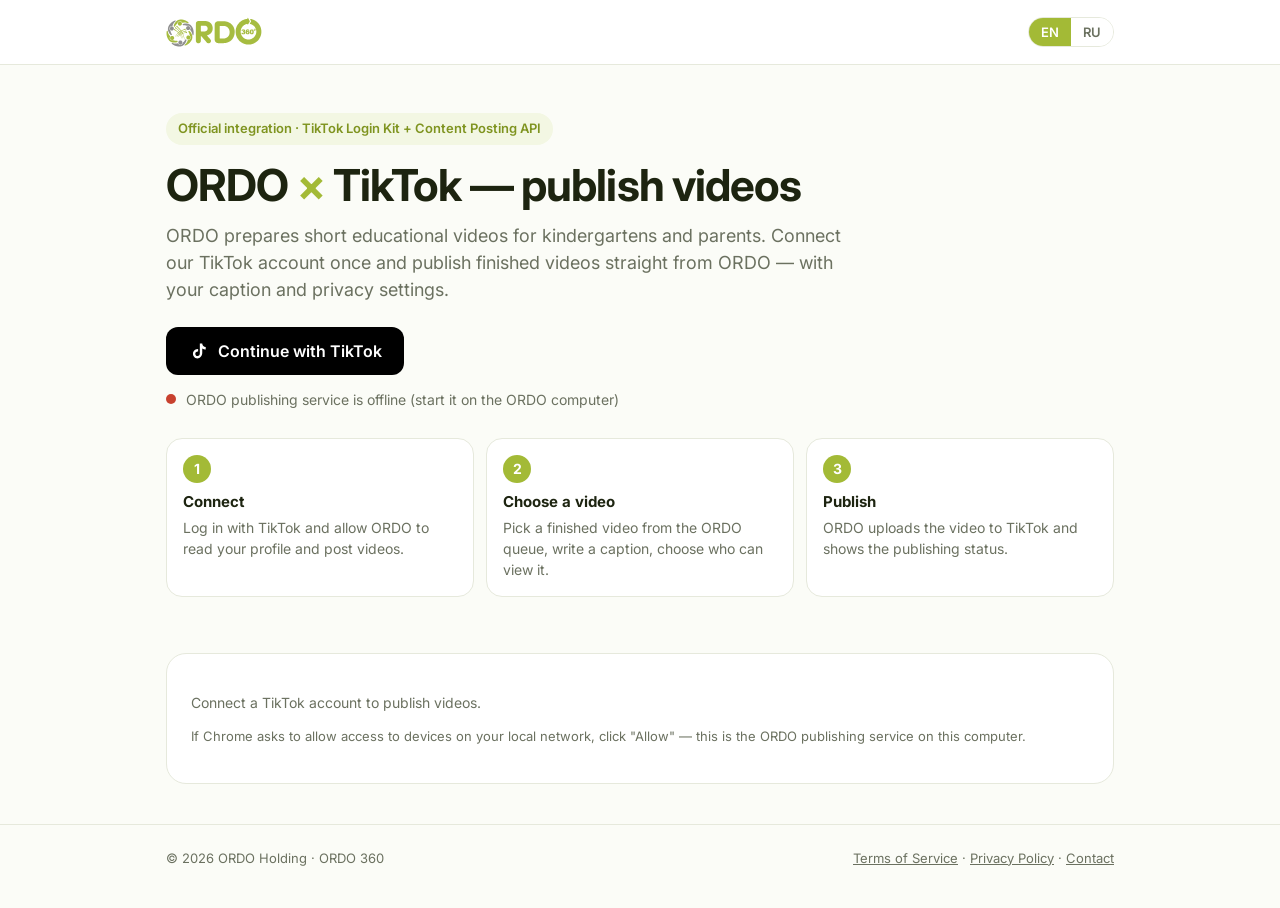
==== tiktok/index.html @ 3aef9140 "TikTok: страница подключения и публикации ORDO × TikTok (Login Kit + Content Posting API) Co-Authore" ====
<!DOCTYPE html>
<html lang="en">
<head>
<meta charset="UTF-8">
<meta name="viewport" content="width=device-width, initial-scale=1.0">
<title>ORDO × TikTok — publish videos</title>
<meta name="description" content="ORDO × TikTok: connect a TikTok account with Login Kit and publish ORDO educational videos via the Content Posting API.">
<meta name="robots" content="noindex">
<link rel="canonical" href="https://franch.ordogen.education/tiktok/">
<link rel="icon" href="icon.png">
<link rel="preconnect" href="https://fonts.googleapis.com">
<link href="https://fonts.googleapis.com/css2?family=Inter:wght@400;500;600;700&display=swap" rel="stylesheet">
<link rel="stylesheet" href="style.css?v=1">
</head>
<body data-page="main">
<header class="top">
  <div class="wrap">
    <a href="https://ordo.education" aria-label="ORDO"><img class="logo" src="ordo360_logo.svg" alt="ORDO 360"></a>
    <div class="lang" role="group" aria-label="Language"><button data-l="en">EN</button><button data-l="ru">RU</button></div>
  </div>
</header>

<main class="wrap">
  <div class="hero">
    <span class="eyebrow" data-i="eyebrow"></span>
    <h1 data-i="h1"></h1>
    <p class="lead" data-i="lead"></p>
    <a class="btn btn-tt" data-connect href="#">
      <svg class="tt-ico" viewBox="0 0 48 48" fill="currentColor" aria-hidden="true"><path d="M34.1 6c.6 4.9 3.4 8.3 8.4 8.6v5.6c-2.9.3-5.4-.7-8.3-2.4v10.6c0 13.5-14.7 17.7-20.6 8.1-3.8-6.2-1.5-17 10.7-17.4v5.9c-.9.1-1.9.4-2.8.7-2.7.9-4.3 2.7-3.9 5.8.9 5.9 11.7 7.6 10.8-3.9V6h5.7z"/></svg>
      <span data-i="connect"></span>
    </a>
    <div class="status"><span class="dot wait" id="localDot"></span><span id="localTxt">…</span></div>
    <div class="steps">
      <div class="step"><b>1</b><h3 data-i="s1h"></h3><p data-i="s1p"></p></div>
      <div class="step"><b>2</b><h3 data-i="s2h"></h3><p data-i="s2p"></p></div>
      <div class="step"><b>3</b><h3 data-i="s3h"></h3><p data-i="s3p"></p></div>
    </div>
  </div>

  <section class="card hidden" id="needConnect">
    <p class="empty" data-i="connect_first"></p>
    <p class="note" data-i="allow_local"></p>
  </section>

  <div id="connected" class="hidden">
    <section class="card">
      <h2 data-i="acc_h"></h2>
      <p class="sub" data-i="acc_sub"></p>
      <div class="account">
        <img id="accAvatar" alt="">
        <div><div class="name" id="accName"></div><div class="handle" id="accHandle"></div>
          <a id="accLink" class="hidden" target="_blank" rel="noopener" style="font-size:13px">tiktok.com ↗</a></div>
        <div class="stats">
          <div><b id="stFollowers">—</b><span data-i="followers"></span></div>
          <div><b id="stFollowing">—</b><span data-i="following"></span></div>
          <div><b id="stLikes">—</b><span data-i="likes"></span></div>
          <div><b id="stVideos">—</b><span data-i="videos_c"></span></div>
        </div>
      </div>
      <div class="msg" id="accMsg"></div>
    </section>

    <section class="card" id="publishCard">
      <h2 data-i="pub_h"></h2>
      <p class="sub" data-i="pub_sub"></p>
      <div class="pub">
        <div class="preview" id="preview">▶</div>
        <div>
          <label class="f"><span data-i="queue"></span><span id="maxDur" style="font-weight:400;color:var(--muted)"></span></label>
          <div class="queue" id="queue"></div>

          <label class="f" data-i="posting_to"></label>
          <div class="account" style="gap:10px"><img id="crAvatar" alt="" style="width:36px;height:36px"><span id="crName" style="font-weight:600"></span></div>

          <label class="f" for="caption" data-i="caption"></label>
          <textarea id="caption" maxlength="2200"></textarea>
          <div class="count" id="capCount">0 / 2200</div>

          <label class="f" for="privacy" data-i="privacy"></label>
          <select id="privacy"><option value="" disabled selected>…</option></select>

          <label class="f" data-i="allow"></label>
          <div class="toggles">
            <label class="chk"><input type="checkbox" id="allow_comment"><span data-i="comment"></span></label>
            <label class="chk"><input type="checkbox" id="allow_duet"><span data-i="duet"></span></label>
            <label class="chk"><input type="checkbox" id="allow_stitch"><span data-i="stitch"></span></label>
          </div>

          <div class="disclose">
            <div class="row">
              <div><b data-i="disc_h"></b><p class="hint" data-i="disc_p"></p></div>
              <label class="switch"><input type="checkbox" id="discToggle"><span></span></label>
            </div>
            <div id="discOpts" class="hidden" style="margin-top:10px">
              <label class="chk"><input type="checkbox" id="discYour"><b data-i="yourbrand"></b></label>
              <p class="hint" data-i="yourbrand_p" style="margin-left:26px"></p>
              <label class="chk" style="margin-top:8px"><input type="checkbox" id="discBranded"><b data-i="branded"></b></label>
              <p class="hint" data-i="branded_p" style="margin-left:26px"></p>
            </div>
            <p class="hint hidden" id="discWarn" style="color:var(--red)"></p>
          </div>

          <p class="note" id="agree"></p>
          <button class="btn btn-green" id="publishBtn" disabled>
            <svg class="tt-ico" viewBox="0 0 48 48" fill="currentColor" aria-hidden="true"><path d="M34.1 6c.6 4.9 3.4 8.3 8.4 8.6v5.6c-2.9.3-5.4-.7-8.3-2.4v10.6c0 13.5-14.7 17.7-20.6 8.1-3.8-6.2-1.5-17 10.7-17.4v5.9c-.9.1-1.9.4-2.8.7-2.7.9-4.3 2.7-3.9 5.8.9 5.9 11.7 7.6 10.8-3.9V6h5.7z"/></svg>
            <span data-i="publish"></span>
          </button>
          <div class="msg" id="pubMsg"></div>
        </div>
      </div>
    </section>

    <section class="card">
      <h2 data-i="list_h"></h2>
      <p class="sub" data-i="list_sub"></p>
      <div class="videos" id="videoList"><p class="empty">…</p></div>
    </section>

    <p style="text-align:center"><a class="btn btn-ghost" data-connect href="#"><span data-i="reconnect"></span></a></p>
  </div>
</main>

<footer>
  <div class="wrap">
    <span>© 2026 ORDO Holding · ORDO 360</span>
    <span>
      <a href="https://ordo.education/p/publicoffer" data-i="footer_terms"></a> ·
      <a href="https://ordo.education/p/privacy-policy" data-i="footer_privacy"></a> ·
      <a href="https://ordo.education" data-i="footer_contact"></a>
    </span>
  </div>
</footer>
<script src="app.js?v=1"></script>
</body>
</html>
---- tiktok/style.css ----
:root{
  --green:#A3BA36; --green-d:#7f9420; --green-l:#f3f7e3; --ink:#1d2410; --muted:#6b7160;
  --line:#e6e9dc; --bg:#fbfcf7; --card:#ffffff; --red:#c8412f; --amber:#b7861a;
}
*{box-sizing:border-box}
html,body{margin:0}
body{font-family:'Inter',system-ui,-apple-system,Segoe UI,sans-serif;background:var(--bg);color:var(--ink);line-height:1.5;-webkit-font-smoothing:antialiased}
a{color:var(--green-d)}
.wrap{max-width:980px;margin:0 auto;padding:0 16px}
header.top{background:#fff;border-bottom:1px solid var(--line)}
header.top .wrap{display:flex;align-items:center;justify-content:space-between;height:64px;gap:12px}
header.top img.logo{height:30px;display:block}
.lang{display:flex;border:1px solid var(--line);border-radius:999px;overflow:hidden}
.lang button{border:0;background:#fff;padding:6px 12px;font:600 13px Inter,sans-serif;color:var(--muted);cursor:pointer}
.lang button.on{background:var(--green);color:#fff}
.hero{padding:48px 0 28px}
.eyebrow{display:inline-flex;align-items:center;gap:8px;background:var(--green-l);color:var(--green-d);font-weight:600;font-size:13px;padding:6px 12px;border-radius:999px}
h1{font-size:clamp(28px,5vw,44px);line-height:1.12;margin:16px 0 12px;letter-spacing:-.02em}
h1 .x{color:var(--green)}
.lead{font-size:18px;color:var(--muted);max-width:680px;margin:0 0 24px}
h2{font-size:22px;margin:0 0 4px;letter-spacing:-.01em}
.sub{color:var(--muted);margin:0 0 18px;font-size:15px}
.btn{display:inline-flex;align-items:center;justify-content:center;gap:10px;border:0;border-radius:12px;padding:14px 22px;font:600 16px Inter,sans-serif;cursor:pointer;text-decoration:none;transition:transform .15s ease,background .15s ease,opacity .15s}
.btn:active{transform:scale(.98)}
.btn-tt{background:#000;color:#fff}
.btn-tt:hover{background:#222}
.btn-green{background:var(--green);color:#fff}
.btn-green:hover{background:var(--green-d)}
.btn[disabled]{opacity:.45;cursor:not-allowed}
.btn-ghost{background:#fff;border:1px solid var(--line);color:var(--ink)}
.tt-ico{width:20px;height:20px}
.steps{display:grid;grid-template-columns:repeat(3,1fr);gap:12px;margin:28px 0 8px}
.step{background:#fff;border:1px solid var(--line);border-radius:16px;padding:16px}
.step b{display:inline-grid;place-items:center;width:28px;height:28px;border-radius:50%;background:var(--green);color:#fff;font-size:14px;margin-bottom:8px}
.step p{margin:0;font-size:14px;color:var(--muted)}
.step h3{margin:0 0 4px;font-size:15px}
section.card{background:var(--card);border:1px solid var(--line);border-radius:20px;padding:24px;margin:20px 0}
.status{display:flex;align-items:center;gap:10px;font-size:14px;color:var(--muted);margin-top:14px}
.dot{width:10px;height:10px;border-radius:50%;background:#c9cdbf;flex:none}
.dot.ok{background:var(--green)} .dot.err{background:var(--red)} .dot.wait{background:var(--amber)}
.account{display:flex;align-items:center;gap:16px;flex-wrap:wrap}
.account img{width:64px;height:64px;border-radius:50%;object-fit:cover;border:2px solid var(--green-l);background:#eee}
.account .name{font-weight:700;font-size:18px}
.account .handle{color:var(--muted);font-size:14px}
.stats{display:flex;gap:18px;margin-left:auto}
.stats div{text-align:center}
.stats b{display:block;font-size:18px}
.stats span{font-size:12px;color:var(--muted)}
.pub{display:grid;grid-template-columns:260px 1fr;gap:24px;margin-top:20px}
.preview{background:#000;border-radius:16px;overflow:hidden;aspect-ratio:9/16;display:grid;place-items:center;color:#888;font-size:13px}
.preview video{width:100%;height:100%;object-fit:contain;display:block}
.queue{display:flex;gap:10px;flex-wrap:wrap;margin-bottom:14px}
.qitem{border:1px solid var(--line);border-radius:12px;padding:10px 12px;background:#fff;cursor:pointer;font-size:13px;text-align:left;font-family:inherit;color:var(--ink)}
.qitem.on{border-color:var(--green);box-shadow:0 0 0 3px var(--green-l)}
.qitem small{display:block;color:var(--muted)}
label.f{display:block;font-weight:600;font-size:14px;margin:14px 0 6px}
textarea,select{width:100%;border:1px solid var(--line);border-radius:12px;padding:12px;font:15px Inter,sans-serif;color:var(--ink);background:#fff}
textarea{min-height:110px;resize:vertical}
textarea:focus,select:focus{outline:2px solid var(--green);outline-offset:0;border-color:var(--green)}
.count{font-size:12px;color:var(--muted);text-align:right}
.toggles{display:flex;gap:18px;flex-wrap:wrap}
.chk{display:flex;align-items:center;gap:8px;font-size:14px}
.chk input{width:18px;height:18px;accent-color:var(--green)}
.chk.dis{opacity:.45}
.disclose{border:1px solid var(--line);border-radius:12px;padding:12px 14px;margin-top:14px}
.disclose .row{display:flex;align-items:center;justify-content:space-between;gap:12px}
.switch{position:relative;width:44px;height:26px;flex:none}
.switch input{opacity:0;width:0;height:0}
.switch span{position:absolute;inset:0;background:#d6d9cc;border-radius:999px;transition:.2s}
.switch span:before{content:"";position:absolute;width:20px;height:20px;left:3px;top:3px;background:#fff;border-radius:50%;transition:.2s}
.switch input:checked+span{background:var(--green)}
.switch input:checked+span:before{transform:translateX(18px)}
.hint{font-size:13px;color:var(--muted);margin:6px 0 0}
.note{font-size:13px;color:var(--muted);margin:12px 0}
.msg{border-radius:12px;padding:12px 14px;font-size:14px;margin-top:14px;display:none}
.msg.show{display:block}
.msg.ok{background:var(--green-l);color:#4c5a10}
.msg.err{background:#fbe9e6;color:var(--red)}
.msg.wait{background:#fbf4e3;color:#7a5a10}
.videos{display:grid;grid-template-columns:repeat(auto-fill,minmax(150px,1fr));gap:12px}
.vid{border-radius:14px;overflow:hidden;border:1px solid var(--line);background:#fff;text-decoration:none;color:var(--ink)}
.vid img{width:100%;aspect-ratio:9/16;object-fit:cover;display:block;background:#eee}
.vid div{padding:8px 10px;font-size:12px}
.vid .t{display:-webkit-box;-webkit-line-clamp:2;-webkit-box-orient:vertical;overflow:hidden;font-weight:600}
.vid .m{color:var(--muted);margin-top:2px}
.empty{color:var(--muted);font-size:14px}
.hidden{display:none!important}
footer{border-top:1px solid var(--line);margin-top:40px;padding:24px 0 40px;font-size:13px;color:var(--muted)}
footer .wrap{display:flex;gap:16px;flex-wrap:wrap;justify-content:space-between}
footer a{color:var(--muted)}
.big-ok{display:flex;align-items:center;gap:16px}
.big-ok .ic{width:56px;height:56px;border-radius:50%;background:var(--green);color:#fff;display:grid;place-items:center;font-size:30px;flex:none}
code.k{background:var(--green-l);padding:2px 6px;border-radius:6px;font-size:13px}
@media (max-width:760px){
  .steps{grid-template-columns:1fr}
  .pub{grid-template-columns:1fr}
  .preview{max-width:260px;margin:0 auto;width:100%}
  .stats{margin-left:0}
}
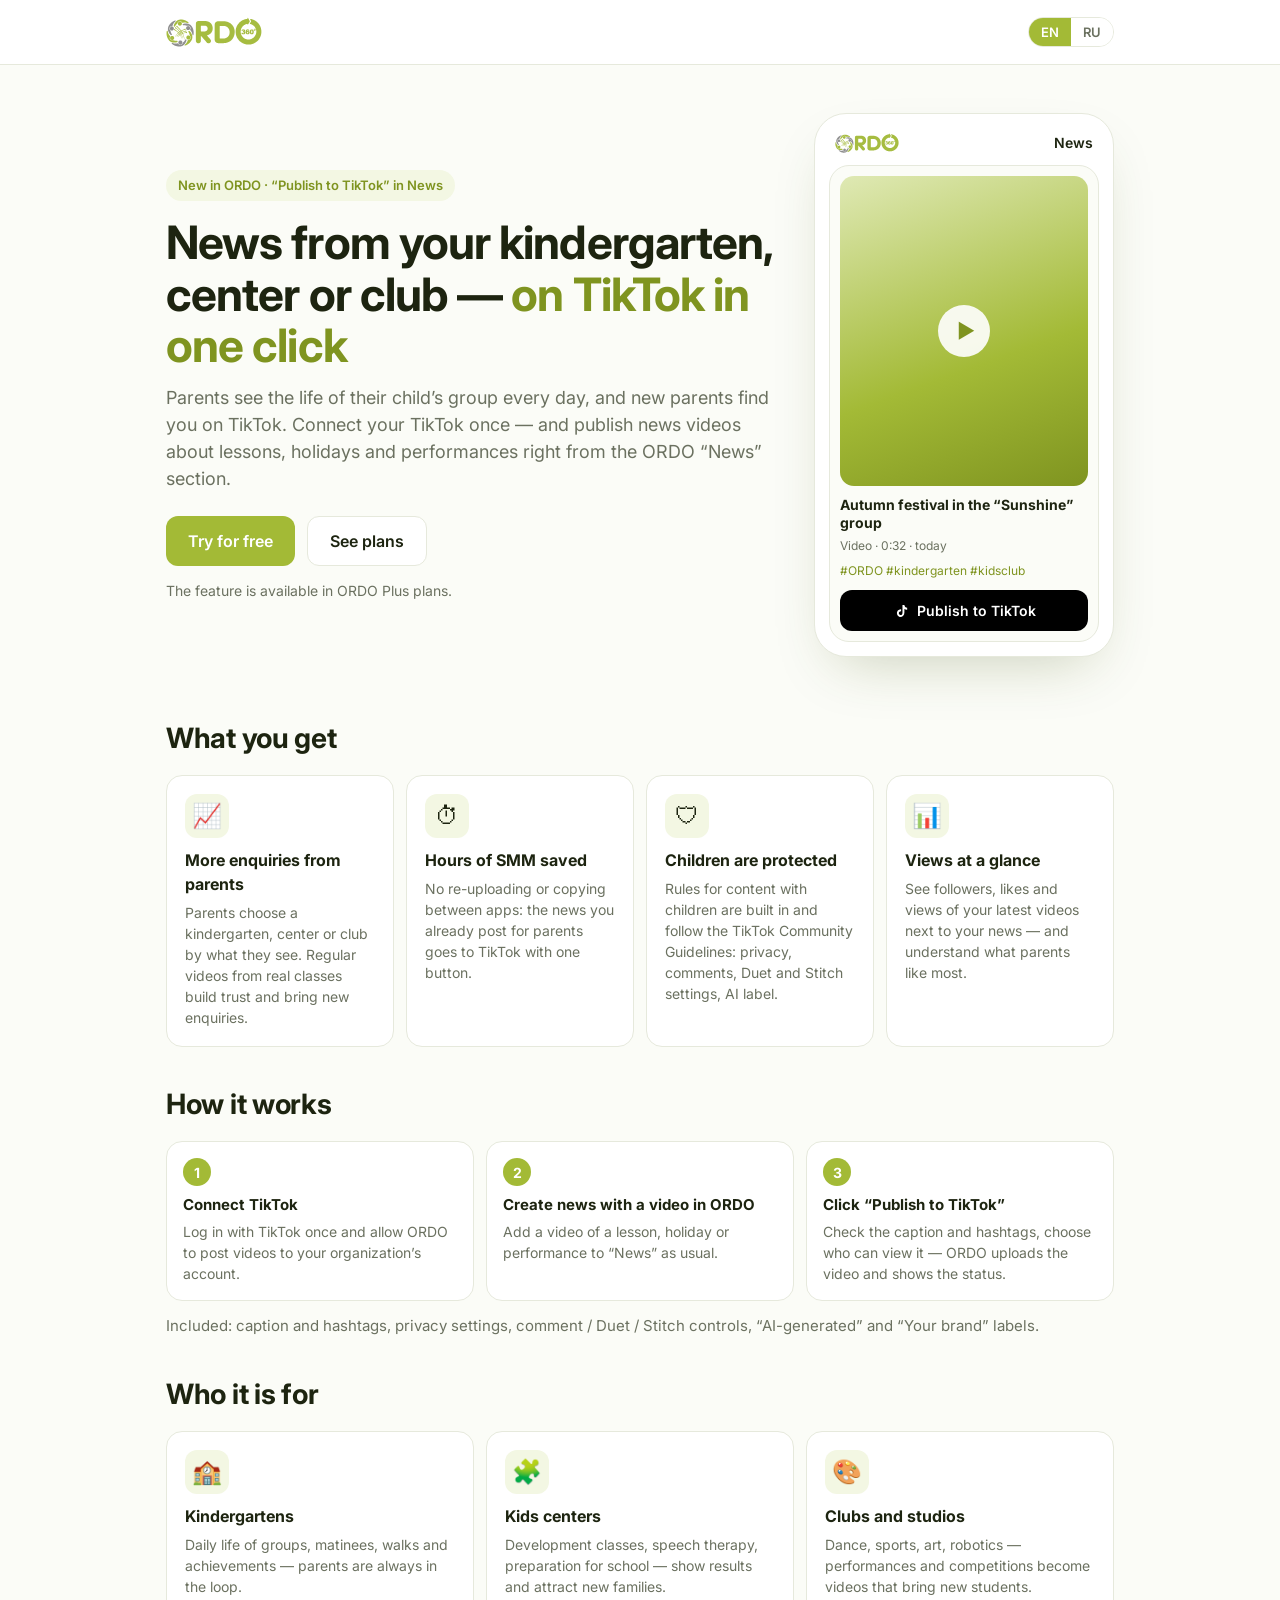
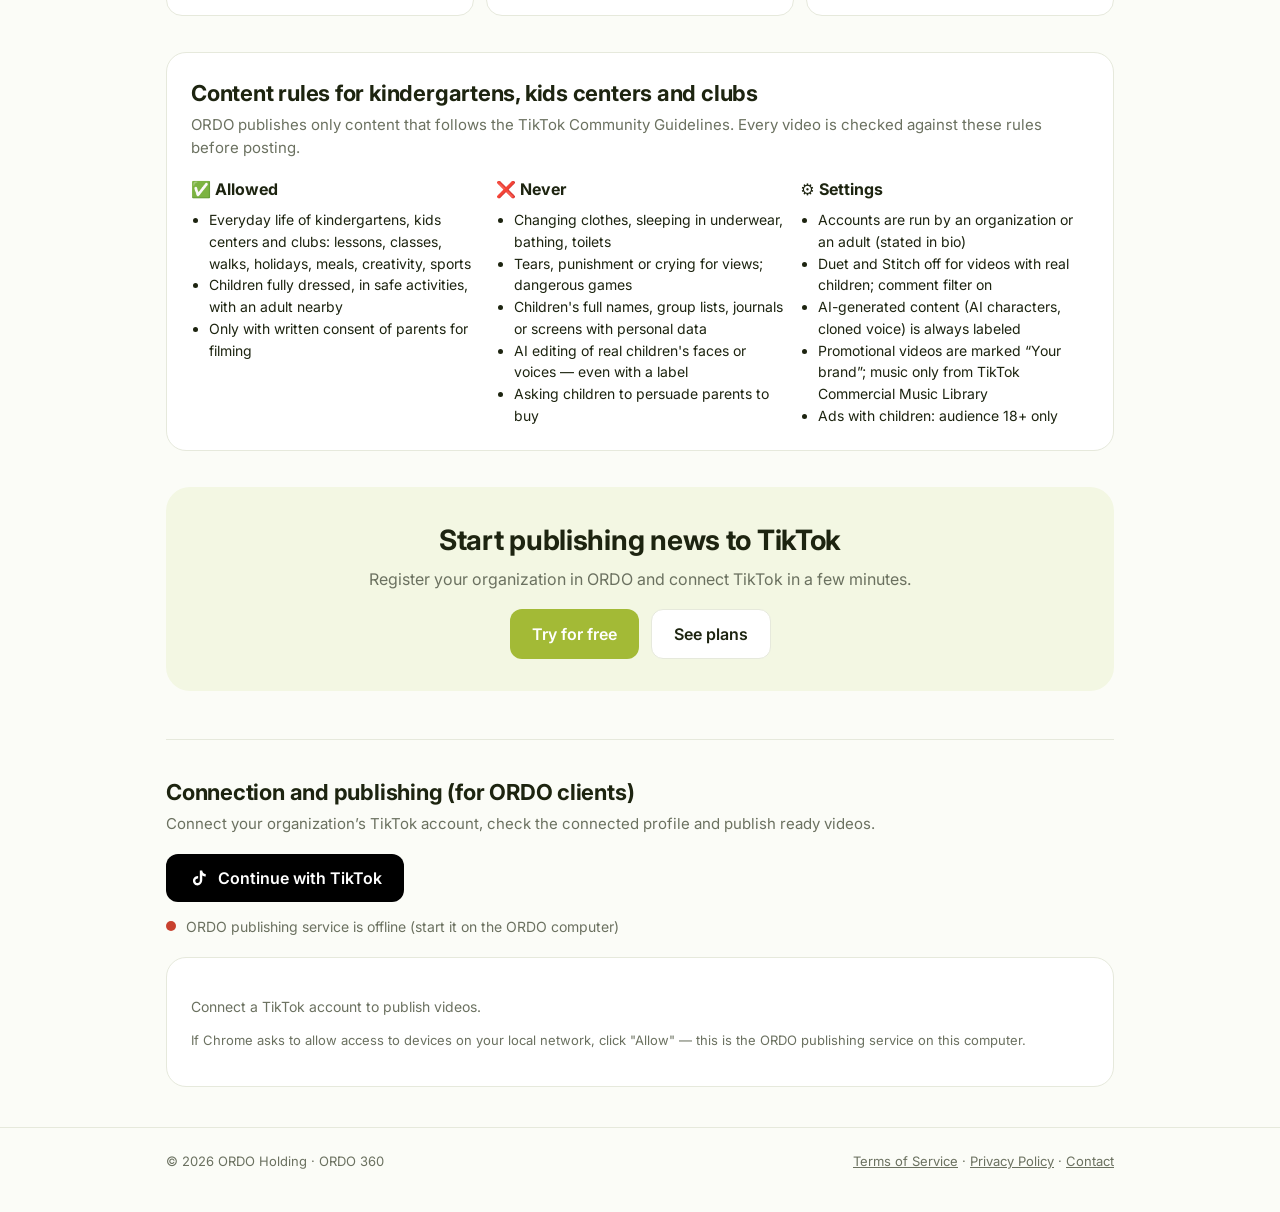
==== commit 64b6ff7e: "TikTok: продающий блок для садов, центров и кружков (RU/EN), служебный блок подключения ниже Co-Auth" ====
--- a/tiktok/index.html
+++ b/tiktok/index.html
@@ -3,14 +3,14 @@
 <head>
 <meta charset="UTF-8">
 <meta name="viewport" content="width=device-width, initial-scale=1.0">
-<title>ORDO × TikTok — publish videos</title>
-<meta name="description" content="ORDO × TikTok: connect a TikTok account with Login Kit and publish ORDO educational videos via the Content Posting API.">
+<title>ORDO × TikTok</title>
+<meta name="description" content="ORDO × TikTok: kindergartens, kids centers and clubs publish ORDO news videos to their own TikTok in one click — with caption, hashtags, privacy settings and child-safety rules built in.">
 <meta name="robots" content="noindex">
 <link rel="canonical" href="https://franch.ordogen.education/tiktok/">
 <link rel="icon" href="icon.png">
 <link rel="preconnect" href="https://fonts.googleapis.com">
 <link href="https://fonts.googleapis.com/css2?family=Inter:wght@400;500;600;700&display=swap" rel="stylesheet">
-<link rel="stylesheet" href="style.css?v=1">
+<link rel="stylesheet" href="style.css?v=2">
 </head>
 <body data-page="main">
 <header class="top">
@@ -21,21 +21,82 @@
 </header>
 
 <main class="wrap">
-  <div class="hero">
-    <span class="eyebrow" data-i="eyebrow"></span>
-    <h1 data-i="h1"></h1>
-    <p class="lead" data-i="lead"></p>
+  <section class="hero sell">
+    <div class="hero-txt">
+      <span class="eyebrow" data-i="eyebrow"></span>
+      <h1 data-i="h1"></h1>
+      <p class="lead" data-i="lead"></p>
+      <div class="cta">
+        <a class="btn btn-green" href="https://kz.ordo.education/#register-business" data-i="cta_try"></a>
+        <a class="btn btn-ghost" href="https://ordo.education" data-i="cta_plans"></a>
+      </div>
+      <p class="plus" data-i="plus_note"></p>
+    </div>
+    <div class="phone" aria-hidden="true">
+      <div class="ph-top"><img src="ordo360_logo.svg" alt=""><span data-i="m_news"></span></div>
+      <div class="ph-card">
+        <div class="ph-vid"><span>▶</span></div>
+        <b data-i="m_title"></b>
+        <small data-i="m_meta"></small>
+        <div class="ph-tags" data-i="m_tags"></div>
+        <div class="ph-btn"><svg class="tt-ico" viewBox="0 0 48 48" fill="currentColor" aria-hidden="true"><path d="M34.1 6c.6 4.9 3.4 8.3 8.4 8.6v5.6c-2.9.3-5.4-.7-8.3-2.4v10.6c0 13.5-14.7 17.7-20.6 8.1-3.8-6.2-1.5-17 10.7-17.4v5.9c-.9.1-1.9.4-2.8.7-2.7.9-4.3 2.7-3.9 5.8.9 5.9 11.7 7.6 10.8-3.9V6h5.7z"/></svg><span data-i="publish"></span></div>
+      </div>
+    </div>
+  </section>
+
+  <section class="block">
+    <h2 data-i="ben_h"></h2>
+    <div class="grid4">
+      <div class="feat"><i>📈</i><h3 data-i="b1h"></h3><p data-i="b1p"></p></div>
+      <div class="feat"><i>⏱</i><h3 data-i="b2h"></h3><p data-i="b2p"></p></div>
+      <div class="feat"><i>🛡</i><h3 data-i="b3h"></h3><p data-i="b3p"></p></div>
+      <div class="feat"><i>📊</i><h3 data-i="b4h"></h3><p data-i="b4p"></p></div>
+    </div>
+  </section>
+
+  <section class="block">
+    <h2 data-i="how_h"></h2>
+    <div class="steps">
+      <div class="step"><b>1</b><h3 data-i="s1h"></h3><p data-i="s1p"></p></div>
+      <div class="step"><b>2</b><h3 data-i="s2h"></h3><p data-i="s2p"></p></div>
+      <div class="step"><b>3</b><h3 data-i="s3h"></h3><p data-i="s3p"></p></div>
+    </div>
+    <p class="sub incl" data-i="incl"></p>
+  </section>
+
+  <section class="block">
+    <h2 data-i="who_h"></h2>
+    <div class="grid3">
+      <div class="who"><i>🏫</i><h3 data-i="w1h"></h3><p data-i="w1p"></p></div>
+      <div class="who"><i>🧩</i><h3 data-i="w2h"></h3><p data-i="w2p"></p></div>
+      <div class="who"><i>🎨</i><h3 data-i="w3h"></h3><p data-i="w3p"></p></div>
+    </div>
+  </section>
+
+  <section class="card" id="rules">
+    <h2 data-i="rules_h"></h2>
+    <p class="sub" data-i="rules_sub"></p>
+    <div data-i="rules_html"></div>
+  </section>
+
+  <section class="band">
+    <h2 data-i="band_h"></h2>
+    <p data-i="band_p"></p>
+    <div class="cta">
+      <a class="btn btn-green" href="https://kz.ordo.education/#register-business" data-i="cta_try"></a>
+      <a class="btn btn-ghost" href="https://ordo.education" data-i="cta_plans"></a>
+    </div>
+  </section>
+
+  <section class="service" id="connect">
+    <h2 data-i="svc_h"></h2>
+    <p class="sub" data-i="svc_sub"></p>
     <a class="btn btn-tt" data-connect href="#">
       <svg class="tt-ico" viewBox="0 0 48 48" fill="currentColor" aria-hidden="true"><path d="M34.1 6c.6 4.9 3.4 8.3 8.4 8.6v5.6c-2.9.3-5.4-.7-8.3-2.4v10.6c0 13.5-14.7 17.7-20.6 8.1-3.8-6.2-1.5-17 10.7-17.4v5.9c-.9.1-1.9.4-2.8.7-2.7.9-4.3 2.7-3.9 5.8.9 5.9 11.7 7.6 10.8-3.9V6h5.7z"/></svg>
       <span data-i="connect"></span>
     </a>
     <div class="status"><span class="dot wait" id="localDot"></span><span id="localTxt">…</span></div>
-    <div class="steps">
-      <div class="step"><b>1</b><h3 data-i="s1h"></h3><p data-i="s1p"></p></div>
-      <div class="step"><b>2</b><h3 data-i="s2h"></h3><p data-i="s2p"></p></div>
-      <div class="step"><b>3</b><h3 data-i="s3h"></h3><p data-i="s3p"></p></div>
-    </div>
-  </div>
+  </section>
 
   <section class="card hidden" id="needConnect">
     <p class="empty" data-i="connect_first"></p>
@@ -130,6 +191,6 @@
     </span>
   </div>
 </footer>
-<script src="app.js?v=1"></script>
+<script src="app.js?v=5"></script>
 </body>
 </html>
--- a/tiktok/style.css
+++ b/tiktok/style.css
@@ -97,3 +97,51 @@
   .preview{max-width:260px;margin:0 auto;width:100%}
   .stats{margin-left:0}
 }
+
+.rules{display:grid;grid-template-columns:repeat(auto-fit,minmax(240px,1fr));gap:16px;margin-top:8px}
+.rules h3{font-size:16px;margin:0 0 8px}
+.rules ul{margin:0;padding-left:18px;line-height:1.55;font-size:14px}
+
+/* ---- sales block (v2) ---- */
+html,body{overflow-x:hidden}
+.hero.sell{display:grid;grid-template-columns:1fr 300px;gap:40px;align-items:center;padding:48px 0 24px}
+.hero.sell h1{font-size:clamp(28px,4.6vw,46px)}
+.hero.sell h1 .x{color:var(--green-d)}
+.cta{display:flex;gap:12px;flex-wrap:wrap;margin-top:4px}
+.plus{font-size:14px;color:var(--muted);margin:14px 0 0}
+.phone{background:#fff;border:1px solid var(--line);border-radius:32px;padding:14px;box-shadow:0 24px 60px -24px rgba(60,80,10,.28);max-width:300px;width:100%;justify-self:center}
+.ph-top{display:flex;align-items:center;justify-content:space-between;padding:4px 6px 12px;font-weight:600;font-size:14px}
+.ph-top img{height:20px}
+.ph-card{border:1px solid var(--line);border-radius:20px;padding:10px;background:var(--bg)}
+.ph-vid{aspect-ratio:4/5;border-radius:14px;background:linear-gradient(160deg,#dfe9b4,#A3BA36 60%,#7f9420);display:grid;place-items:center;margin-bottom:10px}
+.ph-vid span{width:52px;height:52px;border-radius:50%;background:rgba(255,255,255,.9);display:grid;place-items:center;color:var(--green-d);font-size:20px;padding-left:4px}
+.ph-card b{display:block;font-size:14px;line-height:1.3}
+.ph-card small{color:var(--muted);font-size:12px}
+.ph-tags{font-size:12px;color:var(--green-d);margin:6px 0 10px;word-break:break-word}
+.ph-btn{display:flex;align-items:center;justify-content:center;gap:8px;background:#000;color:#fff;border-radius:12px;padding:10px;font-weight:600;font-size:14px}
+.ph-btn .tt-ico{width:16px;height:16px}
+.block{margin:36px 0}
+.block h2{font-size:clamp(22px,3vw,28px);margin-bottom:16px}
+.grid4{display:grid;grid-template-columns:repeat(4,1fr);gap:12px}
+.grid3{display:grid;grid-template-columns:repeat(3,1fr);gap:12px}
+.feat,.who{background:#fff;border:1px solid var(--line);border-radius:16px;padding:18px}
+.feat i,.who i{font-style:normal;font-size:24px;display:inline-grid;place-items:center;width:44px;height:44px;border-radius:12px;background:var(--green-l);margin-bottom:10px}
+.feat h3,.who h3{margin:0 0 6px;font-size:16px}
+.feat p,.who p{margin:0;font-size:14px;color:var(--muted)}
+.block .steps{margin-top:0}
+.incl{margin:14px 0 0}
+.band{background:var(--green-l);border-radius:24px;padding:32px 24px;text-align:center;margin:36px 0}
+.band h2{font-size:clamp(22px,3vw,28px)}
+.band p{color:var(--muted);margin:6px 0 18px}
+.band .cta{justify-content:center}
+.service{border-top:1px solid var(--line);margin-top:48px;padding-top:36px}
+.service h2{font-size:22px}
+@media (max-width:860px){
+  .hero.sell{grid-template-columns:1fr;gap:28px}
+  .grid4{grid-template-columns:repeat(2,1fr)}
+}
+@media (max-width:560px){
+  .grid4,.grid3{grid-template-columns:1fr}
+  .cta .btn{width:100%}
+  .phone{max-width:280px}
+}
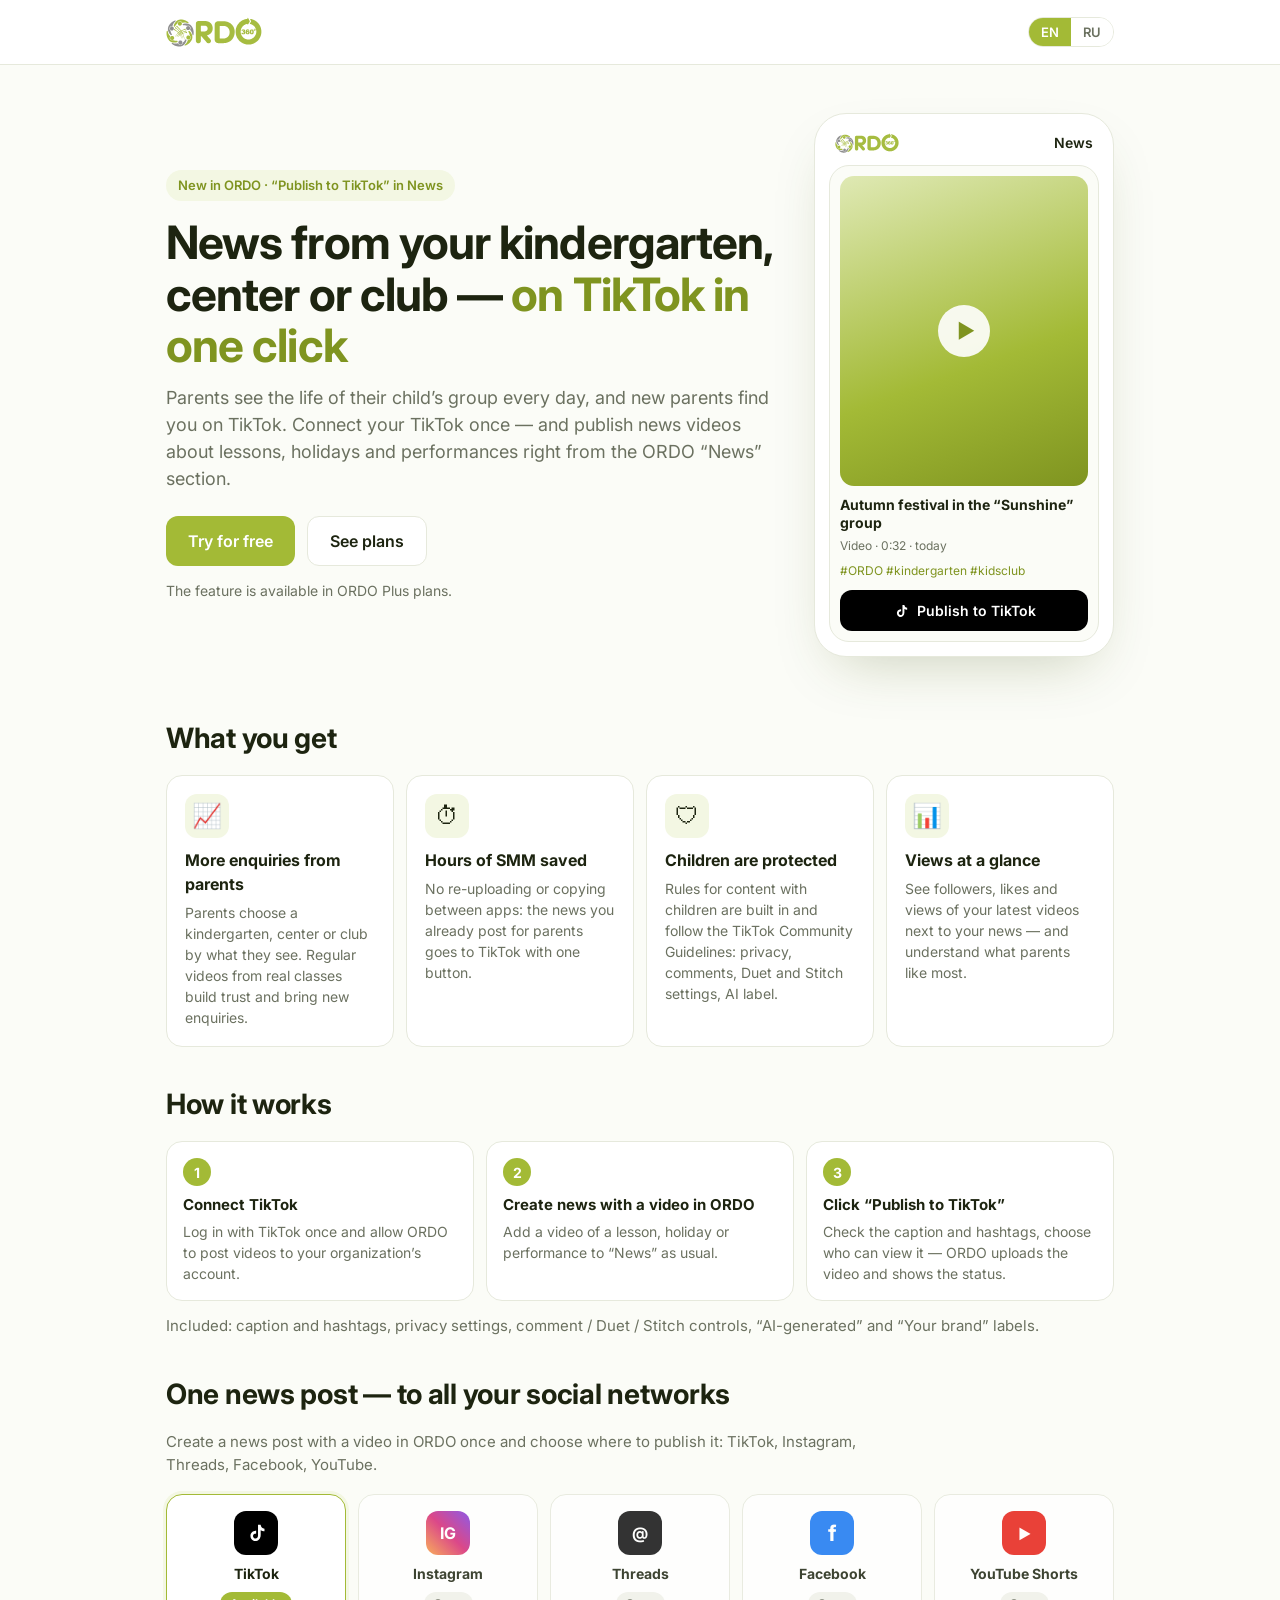
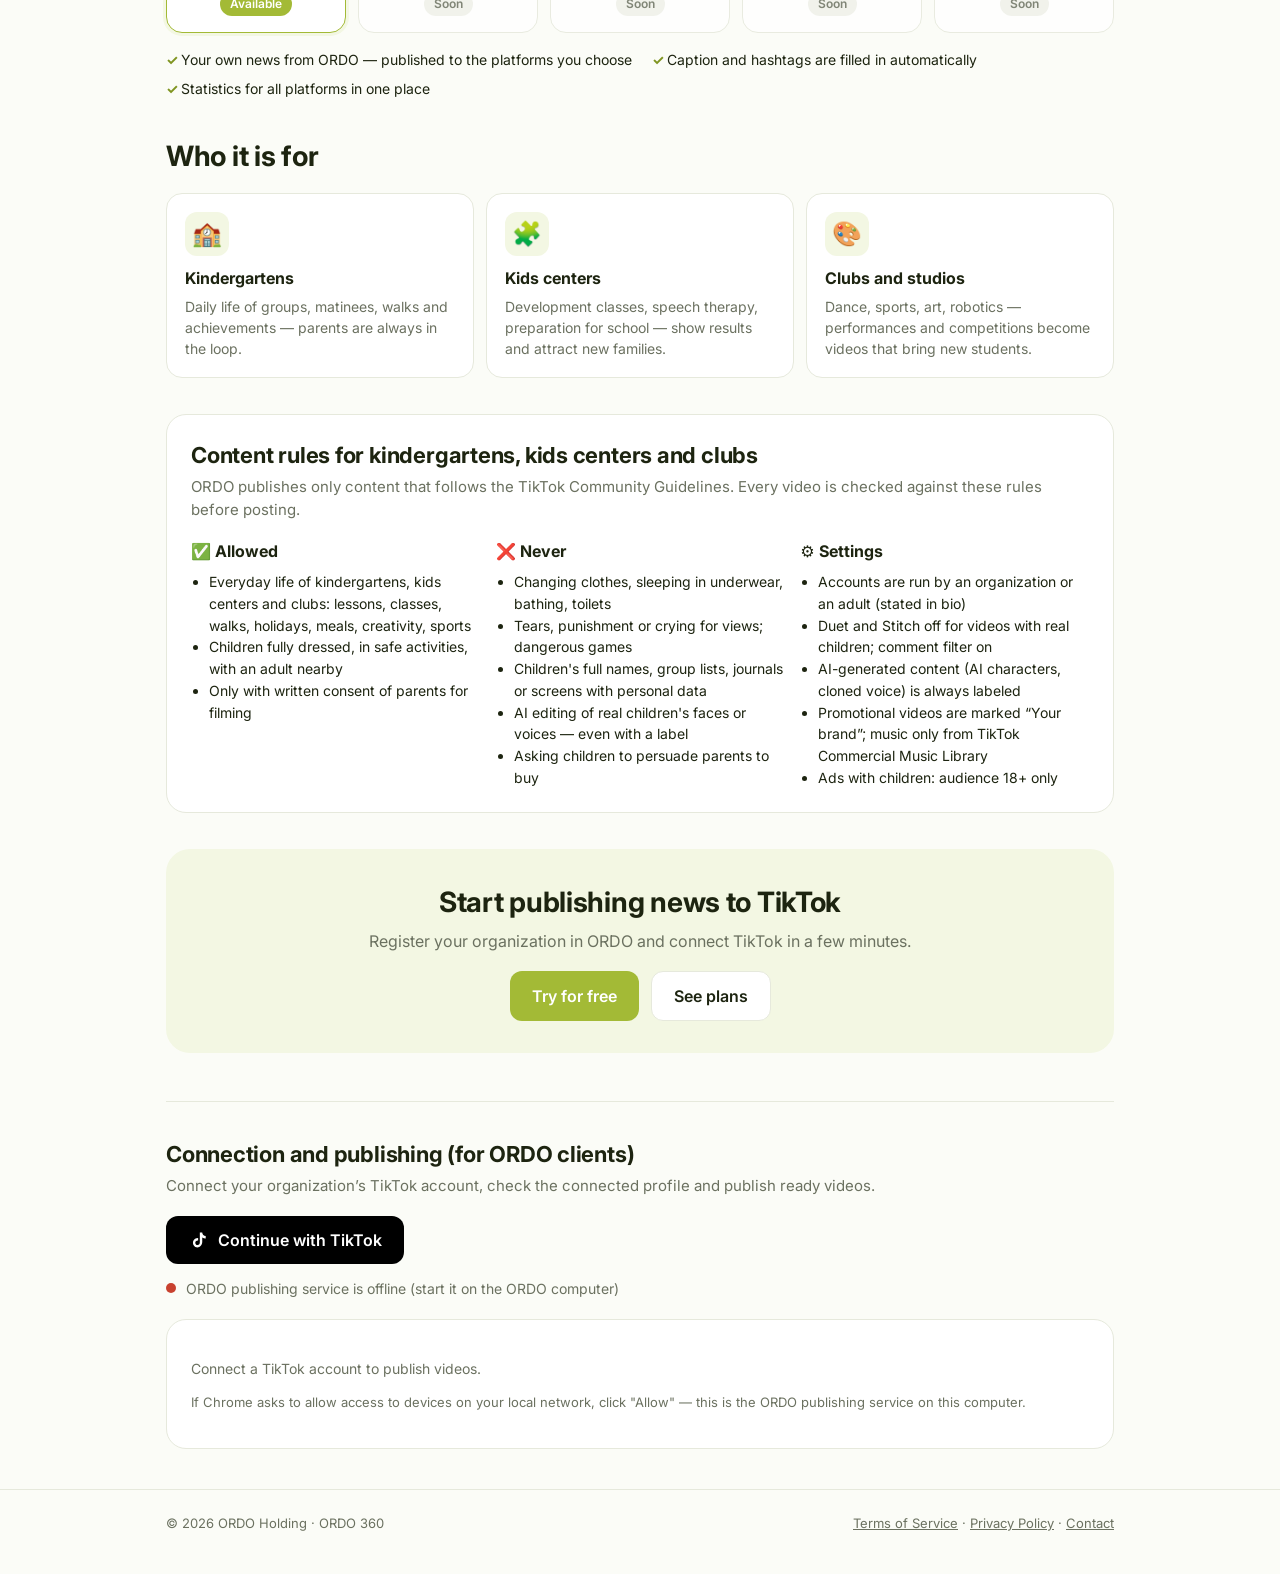
==== commit a10c0dfa: "TikTok: блок «Одна новость — во все соцсети» (RU/EN) Co-Authored-By: Claude Opus 5.5 <noreply@anthro" ====
--- a/tiktok/index.html
+++ b/tiktok/index.html
@@ -10,7 +10,7 @@
 <link rel="icon" href="icon.png">
 <link rel="preconnect" href="https://fonts.googleapis.com">
 <link href="https://fonts.googleapis.com/css2?family=Inter:wght@400;500;600;700&display=swap" rel="stylesheet">
-<link rel="stylesheet" href="style.css?v=2">
+<link rel="stylesheet" href="style.css?v=3">
 </head>
 <body data-page="main">
 <header class="top">
@@ -62,6 +62,21 @@
       <div class="step"><b>3</b><h3 data-i="s3h"></h3><p data-i="s3p"></p></div>
     </div>
     <p class="sub incl" data-i="incl"></p>
+  </section>
+
+  <section class="block multi">
+    <h2 data-i="multi_h"></h2>
+    <p class="sub" data-i="multi_p"></p>
+    <div class="nets">
+      <div class="net on"><span class="ni ni-tt"><svg viewBox="0 0 48 48" fill="currentColor" aria-hidden="true"><path d="M34.1 6c.6 4.9 3.4 8.3 8.4 8.6v5.6c-2.9.3-5.4-.7-8.3-2.4v10.6c0 13.5-14.7 17.7-20.6 8.1-3.8-6.2-1.5-17 10.7-17.4v5.9c-.9.1-1.9.4-2.8.7-2.7.9-4.3 2.7-3.9 5.8.9 5.9 11.7 7.6 10.8-3.9V6h5.7z"/></svg></span><b>TikTok</b><em class="tag ok" data-i="tag_live"></em></div>
+      <div class="net"><span class="ni ni-ig">IG</span><b>Instagram</b><em class="tag" data-i="tag_soon"></em></div>
+      <div class="net"><span class="ni ni-th">@</span><b>Threads</b><em class="tag" data-i="tag_soon"></em></div>
+      <div class="net"><span class="ni ni-fb">f</span><b>Facebook</b><em class="tag" data-i="tag_soon"></em></div>
+      <div class="net"><span class="ni ni-yt">▶</span><b>YouTube Shorts</b><em class="tag" data-i="tag_soon"></em></div>
+    </div>
+    <ul class="multi-list">
+      <li data-i="multi_l1"></li><li data-i="multi_l2"></li><li data-i="multi_l3"></li>
+    </ul>
   </section>
 
   <section class="block">
@@ -191,6 +206,6 @@
     </span>
   </div>
 </footer>
-<script src="app.js?v=5"></script>
+<script src="app.js?v=6"></script>
 </body>
 </html>
--- a/tiktok/style.css
+++ b/tiktok/style.css
@@ -145,3 +145,19 @@
   .cta .btn{width:100%}
   .phone{max-width:280px}
 }
+
+/* ---- one news → all networks (v3) ---- */
+.multi .sub{max-width:720px}
+.nets{display:grid;grid-template-columns:repeat(5,1fr);gap:12px}
+.net{background:#fff;border:1px solid var(--line);border-radius:16px;padding:16px 12px;display:flex;flex-direction:column;align-items:center;gap:8px;text-align:center;opacity:.85}
+.net.on{border-color:var(--green);box-shadow:0 0 0 3px var(--green-l);opacity:1}
+.net b{font-size:14px}
+.ni{width:44px;height:44px;border-radius:12px;display:grid;place-items:center;color:#fff;font-weight:700;font-size:16px}
+.ni svg{width:22px;height:22px}
+.ni-tt{background:#000}.ni-ig{background:linear-gradient(45deg,#f9a03f,#d62976,#7b3fe4)}.ni-th{background:#111}.ni-fb{background:#1877f2;font-size:22px}.ni-yt{background:#e62117;font-size:14px}
+.tag{font-style:normal;font-size:12px;font-weight:600;padding:3px 10px;border-radius:999px;background:#f0f1ea;color:var(--muted)}
+.tag.ok{background:var(--green);color:#fff}
+.multi-list{margin:16px 0 0;padding:0;list-style:none;display:flex;flex-wrap:wrap;gap:8px 20px;font-size:14px}
+.multi-list li:before{content:"✓ ";color:var(--green-d);font-weight:700}
+@media (max-width:860px){.nets{grid-template-columns:repeat(3,1fr)}}
+@media (max-width:560px){.nets{grid-template-columns:repeat(2,1fr)}.multi-list{flex-direction:column}}
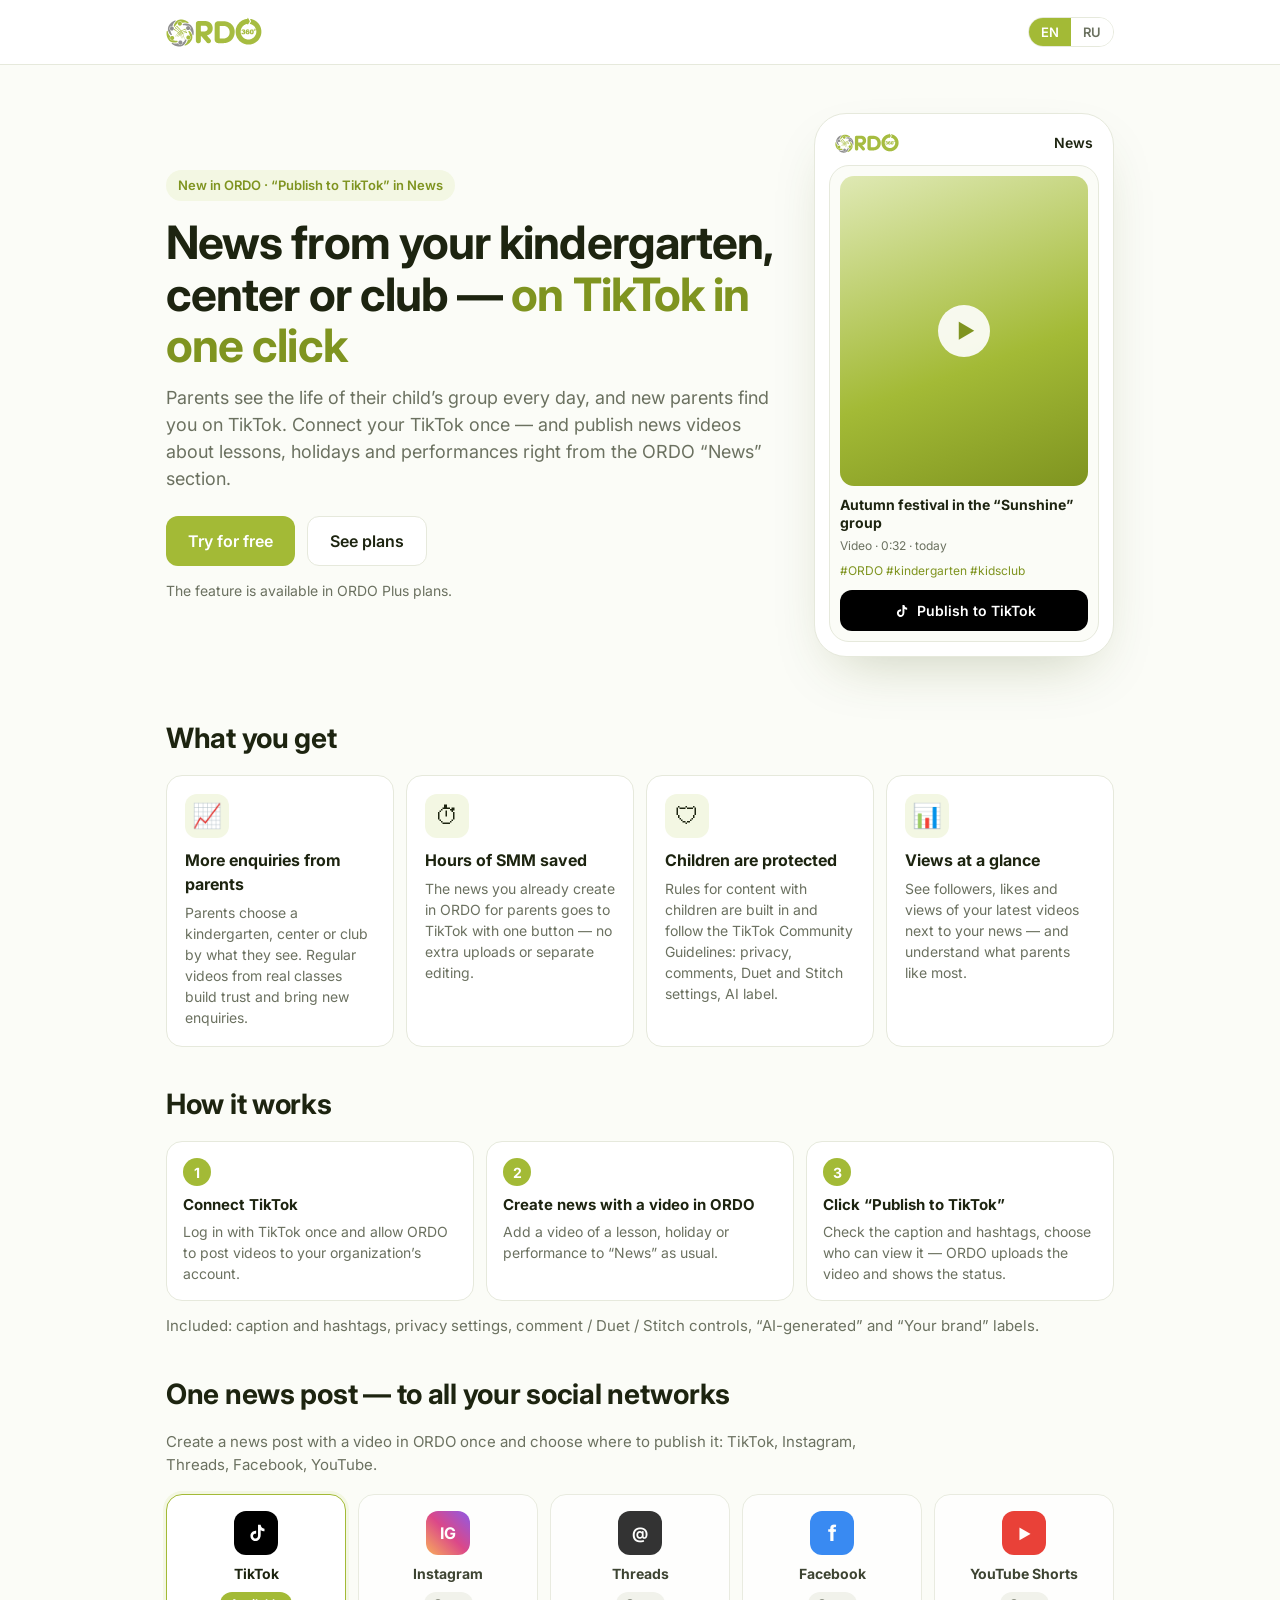
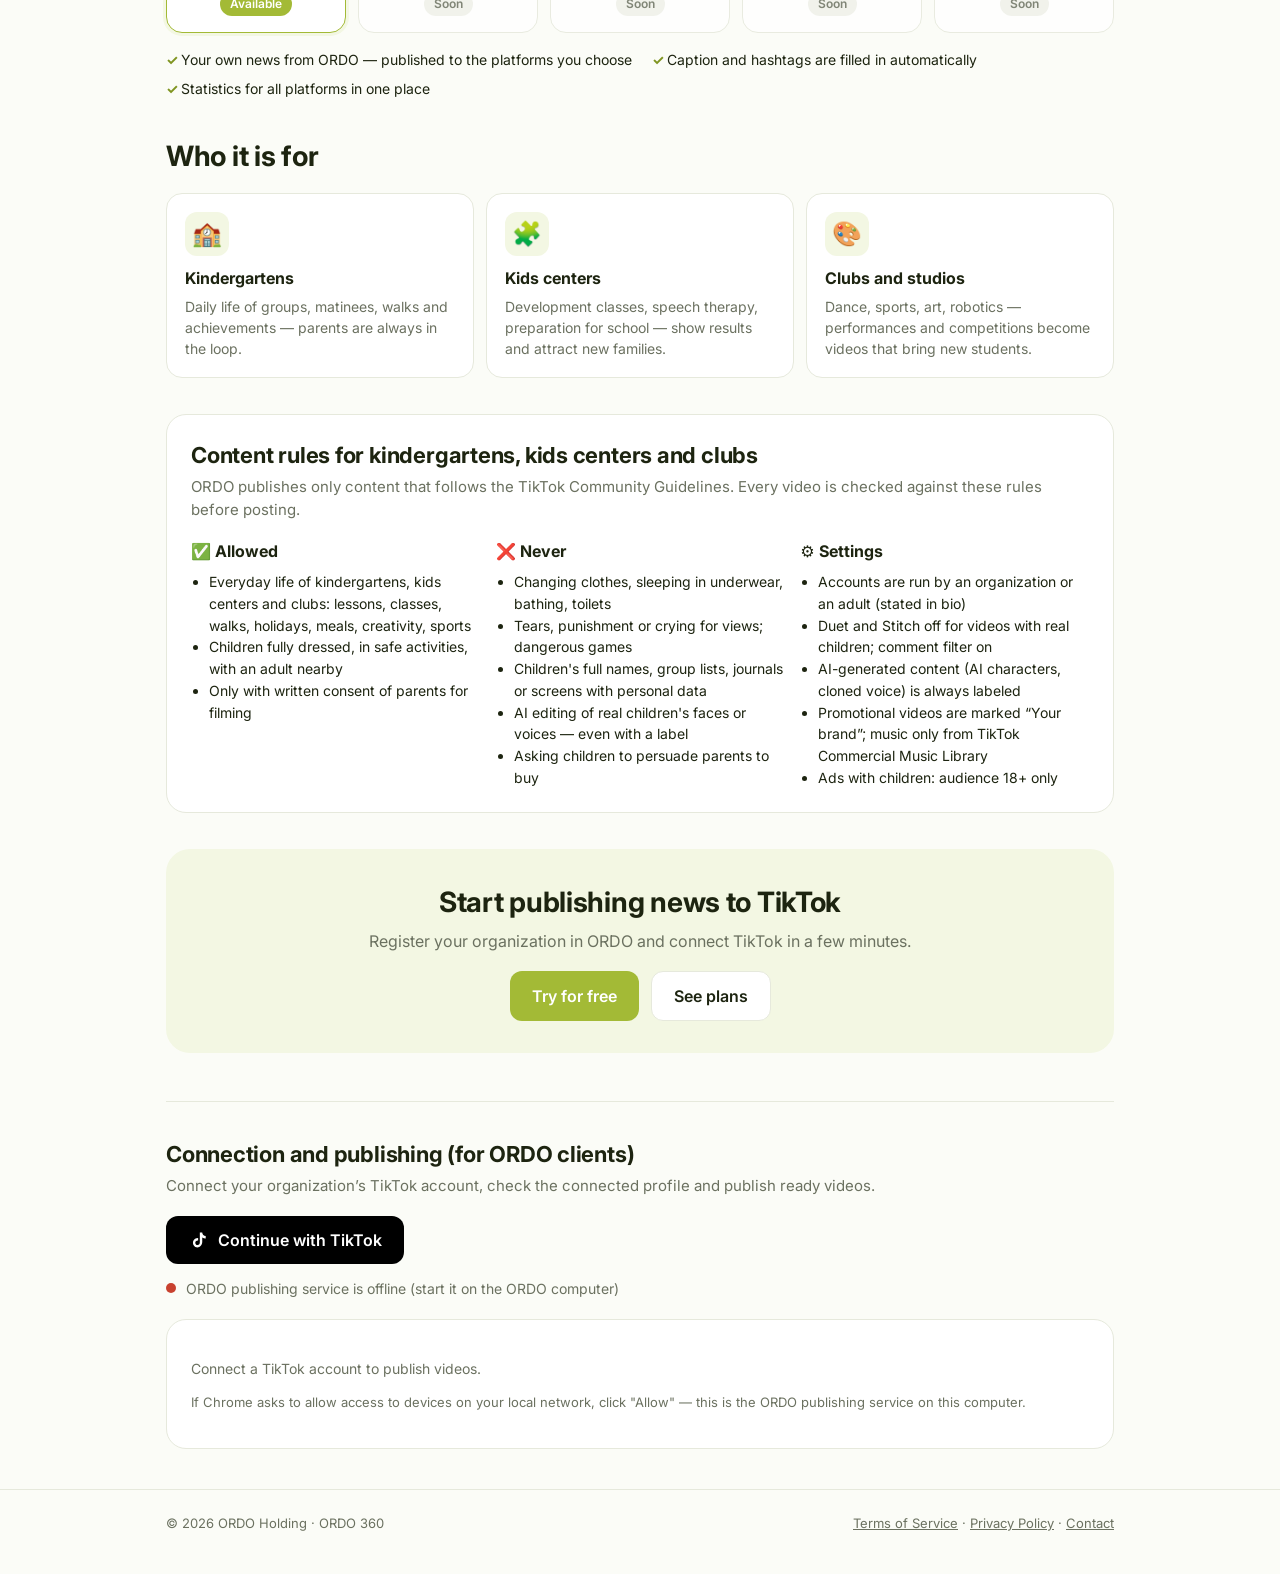
==== commit fab4f017: "TikTok: формулировка выгоды SMM без «копировать» Co-Authored-By: Claude Opus 5.5 <noreply@anthropic." ====
--- a/tiktok/index.html
+++ b/tiktok/index.html
@@ -206,6 +206,6 @@
     </span>
   </div>
 </footer>
-<script src="app.js?v=6"></script>
+<script src="app.js?v=7"></script>
 </body>
 </html>
